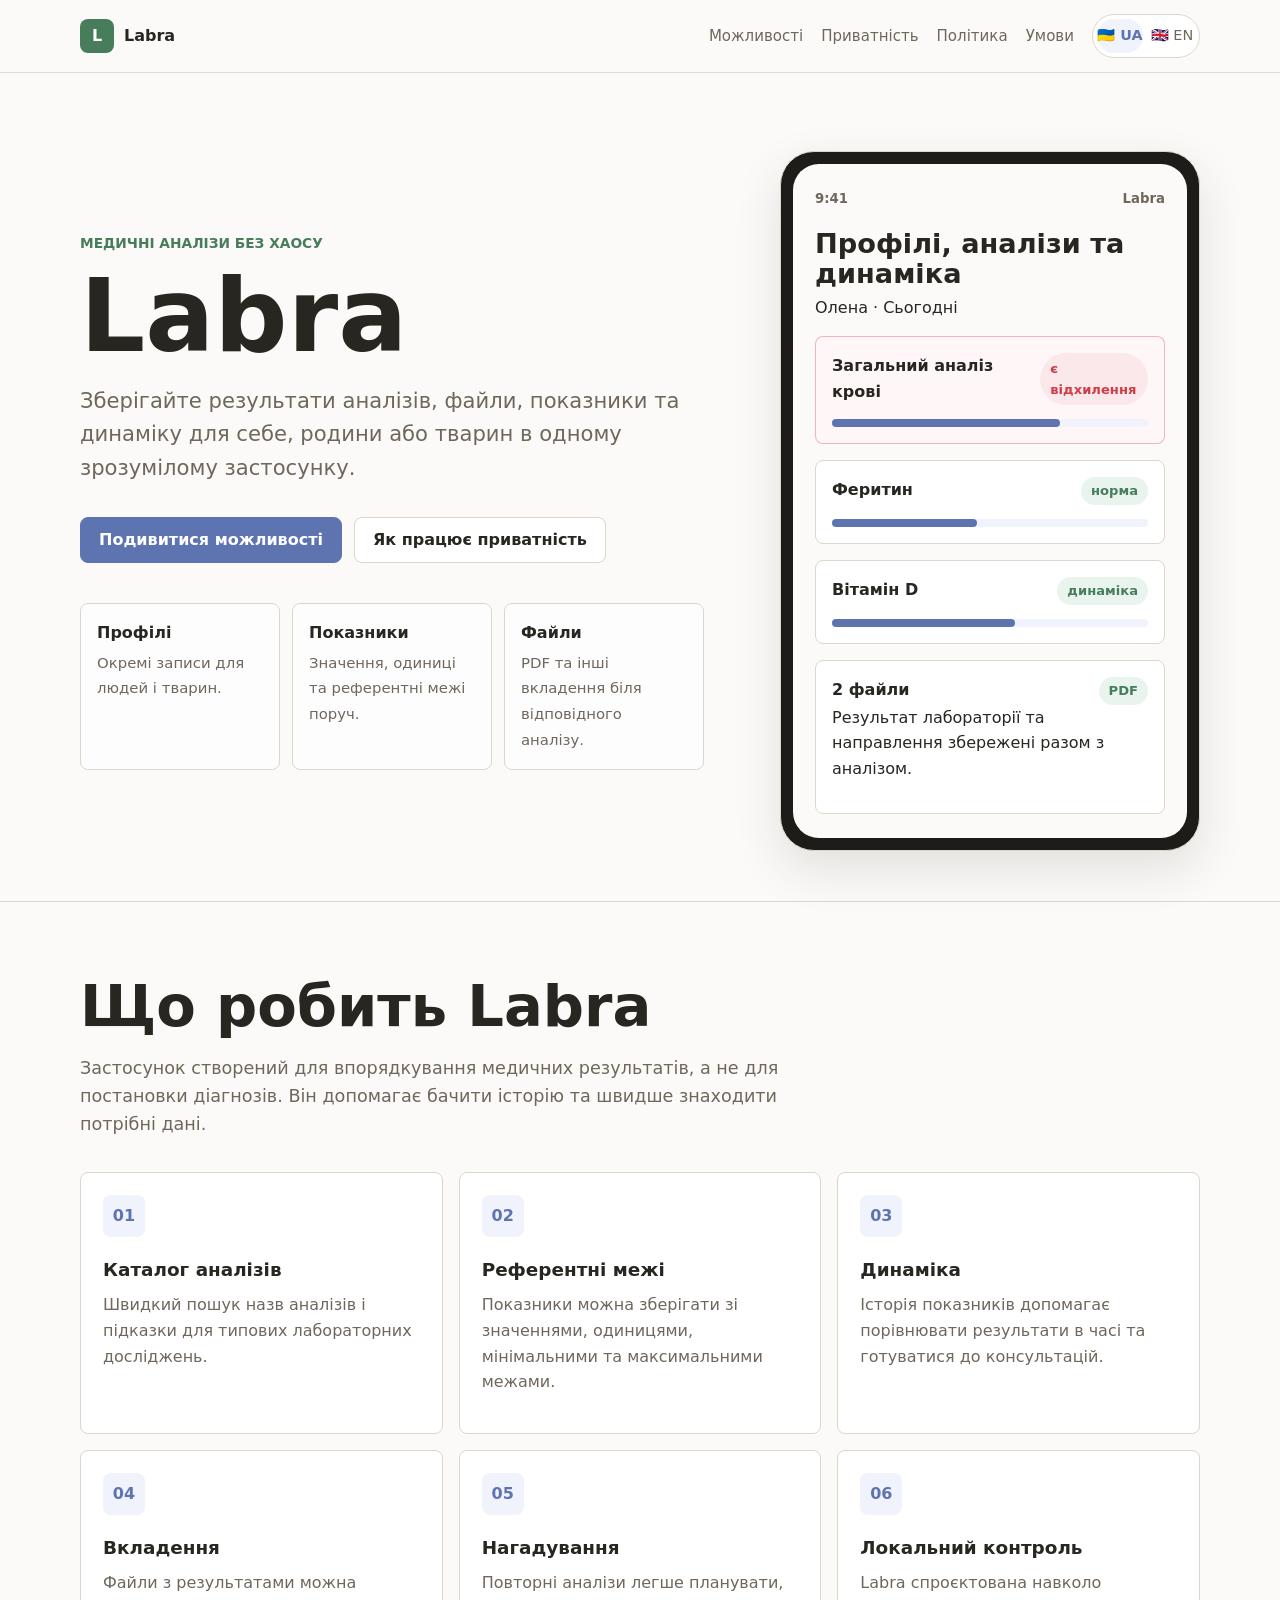
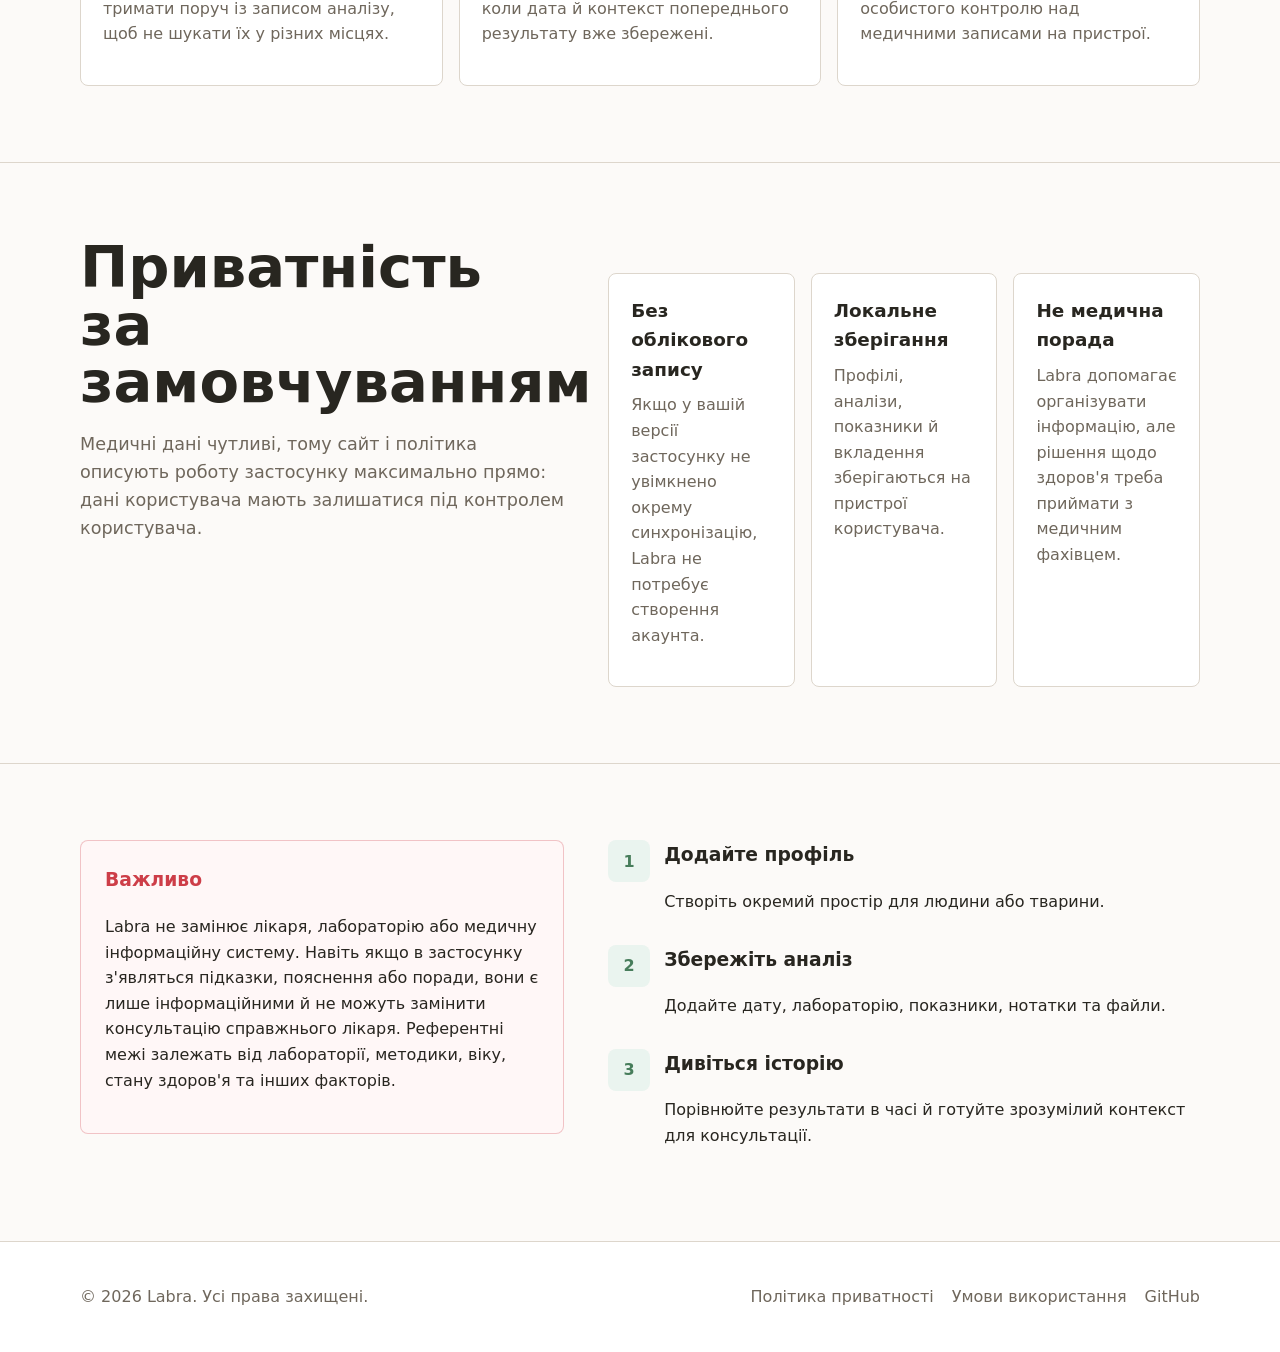
==== index.html @ d5e3f57a "Create bilingual Labra website" ====
<!doctype html>
<html lang="uk">
<head>
  <meta charset="utf-8">
  <meta name="viewport" content="width=device-width, initial-scale=1">
  <meta http-equiv="refresh" content="0; url=uk/">
  <title>Labra</title>
  <link rel="canonical" href="uk/">
</head>
<body>
  <p><a href="uk/">Перейти до української версії Labra</a></p>
</body>
</html>
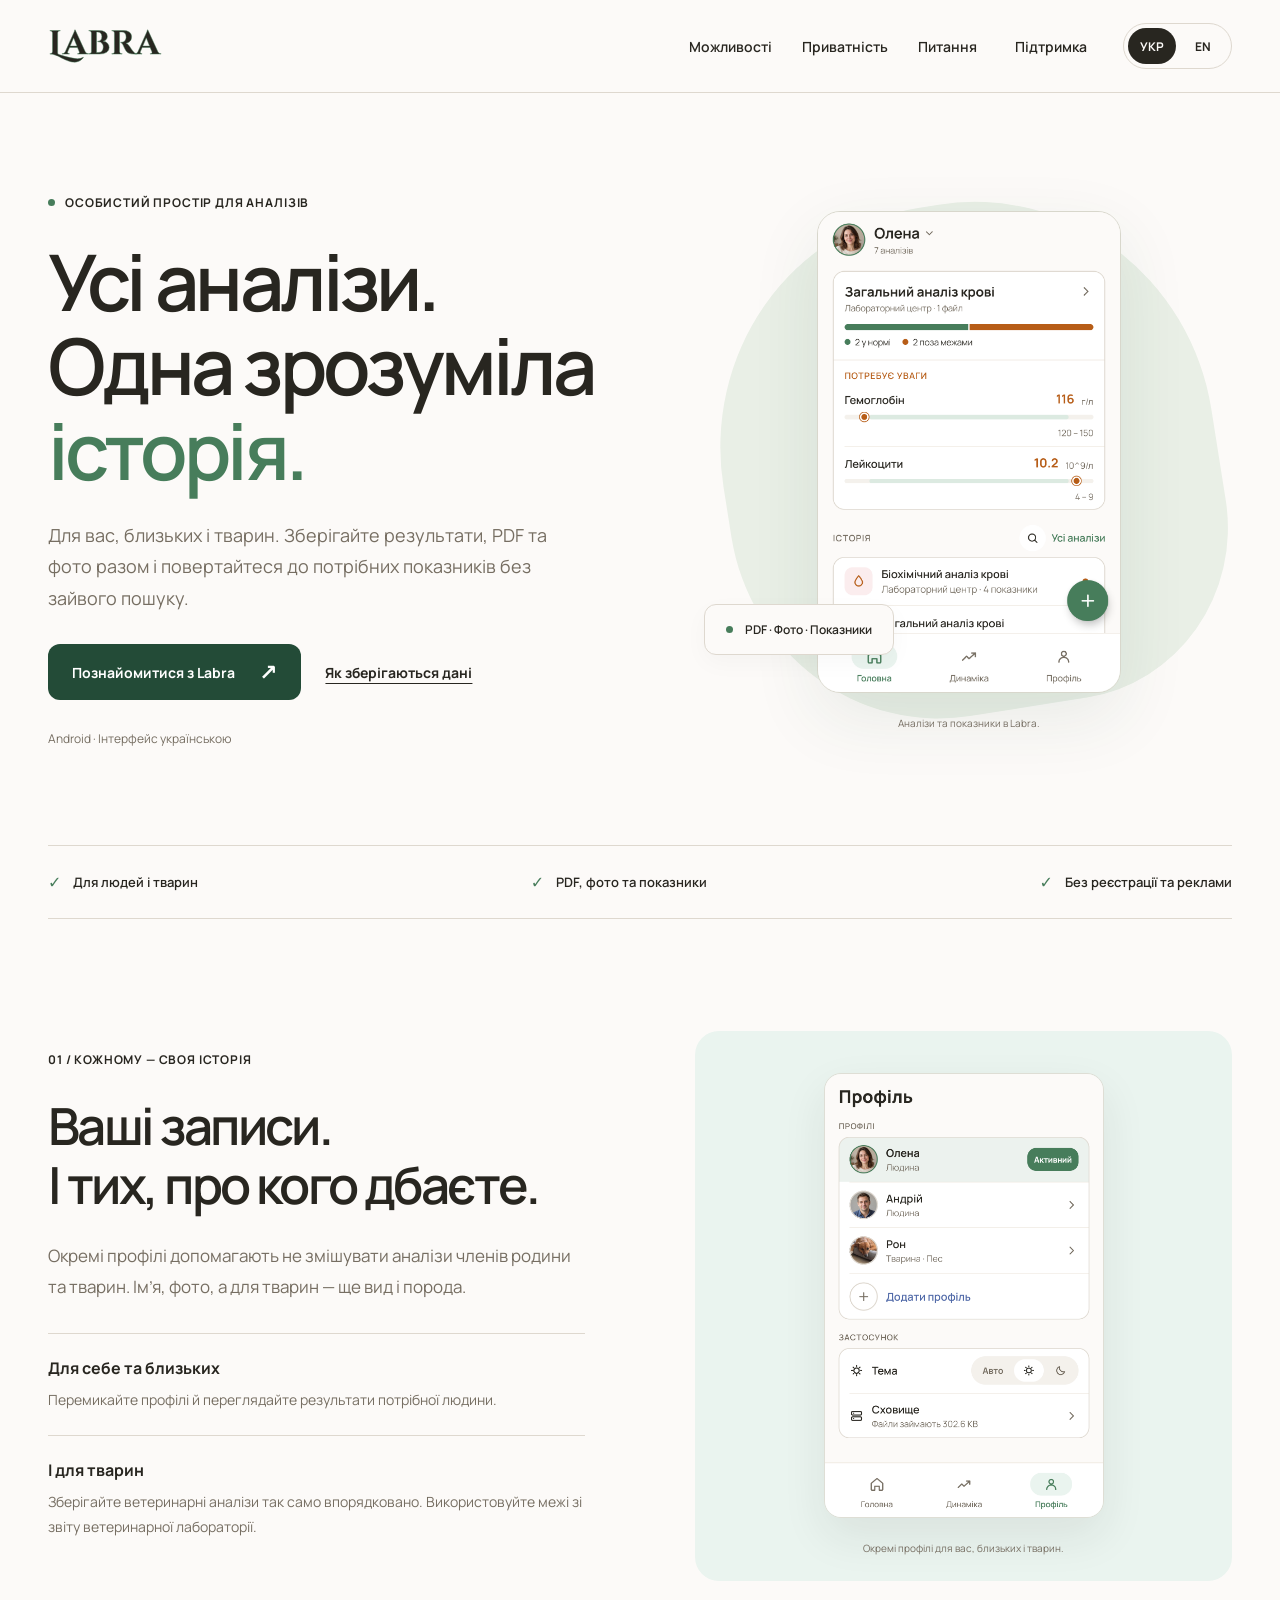
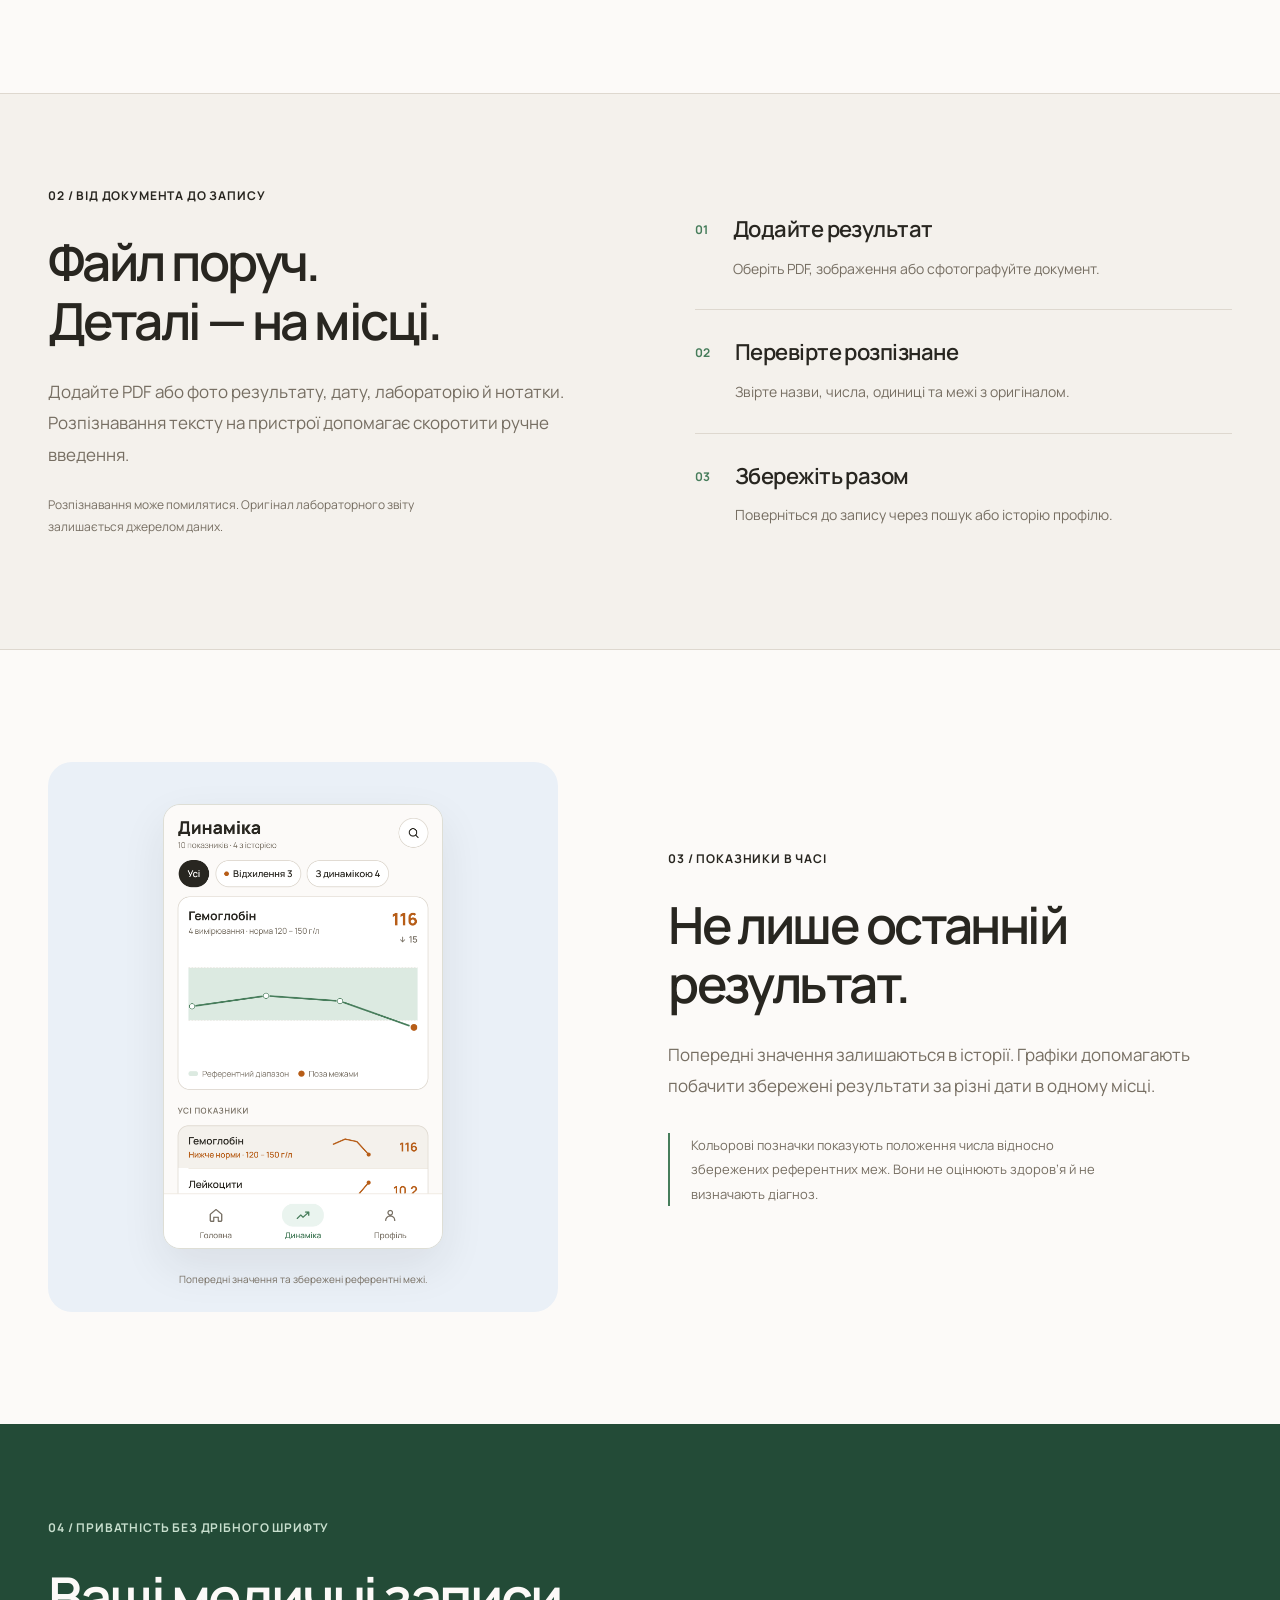
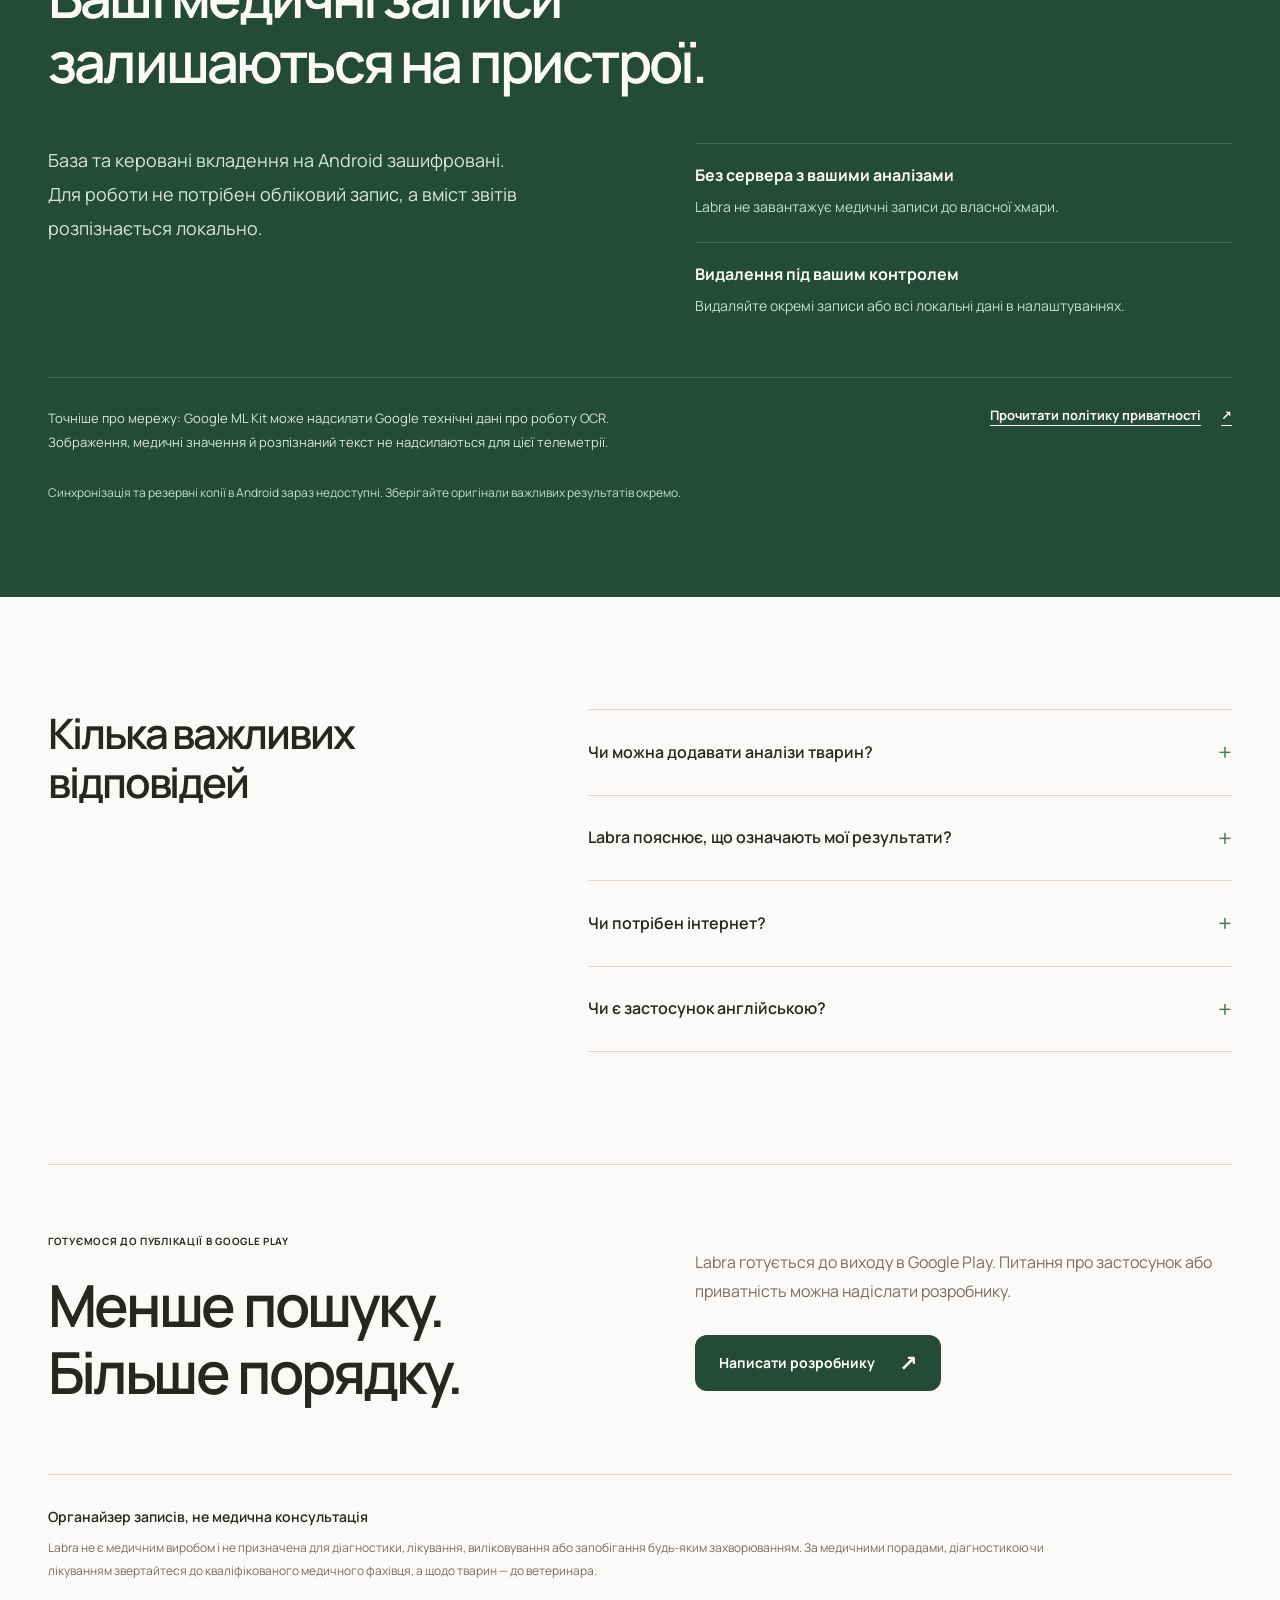
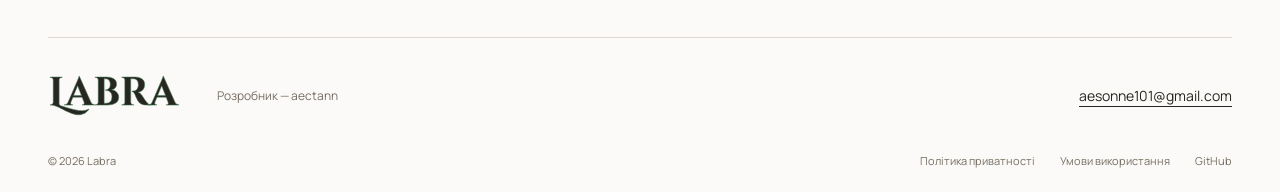
==== commit 88fbaf4b: "Refresh bilingual Labra website and privacy policy" ====
--- a/index.html
+++ b/index.html
@@ -1,13 +1,5 @@
-<!doctype html>
-<html lang="uk">
-<head>
-  <meta charset="utf-8">
-  <meta name="viewport" content="width=device-width, initial-scale=1">
-  <meta http-equiv="refresh" content="0; url=uk/">
-  <title>Labra</title>
-  <link rel="canonical" href="uk/">
-</head>
-<body>
-  <p><a href="uk/">Перейти до української версії Labra</a></p>
-</body>
-</html>
+<!doctype html>
+<html lang="uk">
+<head><base href="uk/">
+<meta charset="utf-8"><meta name="viewport" content="width=device-width, initial-scale=1"><meta name="theme-color" content="#FCFAF8"><meta name="description" content="Labra — аналізи, PDF, фото та історія показників для вас, близьких і тварин. Локальні записи, окремі профілі, без реєстрації."><title>Labra — аналізи для вас, близьких і тварин</title><link rel="canonical" href="https://aecttann.github.io/labra-site/uk/"><link rel="alternate" hreflang="uk" href="https://aecttann.github.io/labra-site/uk/"><link rel="alternate" hreflang="en" href="https://aecttann.github.io/labra-site/en/"><meta property="og:type" content="website"><meta property="og:title" content="Labra — аналізи для вас, близьких і тварин"><meta property="og:description" content="Labra — аналізи, PDF, фото та історія показників для вас, близьких і тварин. Локальні записи, окремі профілі, без реєстрації."><meta property="og:image" content="https://aecttann.github.io/labra-site/assets/social-uk.png"><meta property="og:url" content="https://aecttann.github.io/labra-site/uk/"><link rel="icon" href="../assets/icon.png"><link rel="preload" href="../assets/fonts/manrope-regular.ttf" as="font" type="font/ttf" crossorigin><link rel="stylesheet" href="../styles.css"><script src="../script.js" defer></script></head>
+<body><a class="skip" href="#main">До основного вмісту</a><header class="site-header"><nav class="nav shell" aria-label="Меню"><a class="brand" href="./" aria-label="Labra"><img src="../assets/wordmark.svg" width="115" height="37" alt="Labra"></a><button class="menu-toggle" type="button" aria-expanded="false" aria-controls="nav-links">Меню<span aria-hidden="true">＋</span></button><div class="nav-links" id="nav-links"><a href="./#features">Можливості</a><a href="privacy.html">Приватність</a><a href="./#questions">Питання</a><a class="nav-support" href="mailto:aesonne101@gmail.com">Підтримка</a></div><div class="language-switch" aria-label="Language"><a href="../uk/" lang="uk" aria-current="page">УКР</a><a href="../en/" lang="en">EN</a></div></nav></header><main id="main"><section class="hero shell"><div class="hero-copy"><p class="eyebrow"><span class="status-dot"></span>Особистий простір для аналізів</p><h1>Усі аналізи.<br>Одна зрозуміла<br><em>історія.</em></h1><p class="lead">Для вас, близьких і тварин. Зберігайте результати, PDF та фото разом і повертайтеся до потрібних показників без зайвого пошуку.</p><div class="hero-actions"><a class="button primary" href="#features">Познайомитися з Labra<span aria-hidden="true">↗</span></a><a class="text-link" href="privacy.html">Як зберігаються дані</a></div><p class="platform">Android · Інтерфейс українською</p></div><figure class="hero-visual"><div class="hero-orbit" aria-hidden="true"></div><img class="hero-screen" src="../assets/screens/dashboard.png" width="1080" height="1720" alt="Аналізи та показники в Labra." fetchpriority="high"><div class="visual-note"><span class="status-dot"></span>PDF · Фото · Показники</div><figcaption>Аналізи та показники в Labra.</figcaption></figure></section><div class="strip shell"><span><i aria-hidden="true">✓</i>Для людей і тварин</span><span><i aria-hidden="true">✓</i>PDF, фото та показники</span><span><i aria-hidden="true">✓</i>Без реєстрації та реклами</span></div><section class="section shell split-section" id="features"><div class="section-copy"><p class="eyebrow">01 / Кожному — своя історія</p><h2>Ваші записи.<br>І тих, про кого дбаєте.</h2><p class="section-lead">Окремі профілі допомагають не змішувати аналізи членів родини та тварин. Ім’я, фото, а для тварин — ще вид і порода.</p><ul class="plain-features"><li><strong>Для себе та близьких</strong><p>Перемикайте профілі й переглядайте результати потрібної людини.</p></li><li><strong>І для тварин</strong><p>Зберігайте ветеринарні аналізи так само впорядковано. Використовуйте межі зі звіту ветеринарної лабораторії.</p></li></ul></div><figure class="screen-panel mint-panel"><img src="../assets/screens/profiles.png" width="1080" height="1720" alt="Окремі профілі для вас, близьких і тварин." loading="lazy"><figcaption>Окремі профілі для вас, близьких і тварин.</figcaption></figure></section><section class="capture-section"><div class="shell capture-grid"><div><p class="eyebrow">02 / Від документа до запису</p><h2>Файл поруч.<br>Деталі — на місці.</h2><p class="section-lead">Додайте PDF або фото результату, дату, лабораторію й нотатки. Розпізнавання тексту на пристрої допомагає скоротити ручне введення.</p><p class="small-note">Розпізнавання може помилятися. Оригінал лабораторного звіту залишається джерелом даних.</p></div><ol class="steps"><li><span class="step-number">01</span><div><h3>Додайте результат</h3><p>Оберіть PDF, зображення або сфотографуйте документ.</p></div></li><li><span class="step-number">02</span><div><h3>Перевірте розпізнане</h3><p>Звірте назви, числа, одиниці та межі з оригіналом.</p></div></li><li><span class="step-number">03</span><div><h3>Збережіть разом</h3><p>Поверніться до запису через пошук або історію профілю.</p></div></li></ol></div></section><section class="section shell history-section"><figure class="screen-panel blue-panel"><img src="../assets/screens/dynamics.png" width="1080" height="1720" alt="Попередні значення та збережені референтні межі." loading="lazy"><figcaption>Попередні значення та збережені референтні межі.</figcaption></figure><div class="section-copy"><p class="eyebrow">03 / Показники в часі</p><h2>Не лише останній результат.</h2><p class="section-lead">Попередні значення залишаються в історії. Графіки допомагають побачити збережені результати за різні дати в одному місці.</p><p class="border-note">Кольорові позначки показують положення числа відносно збережених референтних меж. Вони не оцінюють здоров’я й не визначають діагноз.</p></div></section><section class="privacy-section" id="privacy"><div class="shell"><p class="eyebrow">04 / Приватність без дрібного шрифту</p><h2>Ваші медичні записи<br>залишаються на пристрої.</h2><div class="privacy-grid"><p class="privacy-lead">База та керовані вкладення на Android зашифровані. Для роботи не потрібен обліковий запис, а вміст звітів розпізнається локально.</p><ul class="plain-features"><li><strong>Без сервера з вашими аналізами</strong><p>Labra не завантажує медичні записи до власної хмари.</p></li><li><strong>Видалення під вашим контролем</strong><p>Видаляйте окремі записи або всі локальні дані в налаштуваннях.</p></li></ul></div><div class="privacy-disclosure"><p>Точніше про мережу: Google ML Kit може надсилати Google технічні дані про роботу OCR. Зображення, медичні значення й розпізнаний текст не надсилаються для цієї телеметрії.</p><a class="text-link" href="privacy.html">Прочитати політику приватності<span aria-hidden="true">↗</span></a></div><p class="backup-note">Синхронізація та резервні копії в Android зараз недоступні. Зберігайте оригінали важливих результатів окремо.</p></div></section><section class="section shell faq-section" id="questions"><h2>Кілька важливих відповідей</h2><div class="faq-list"><details><summary>Чи можна додавати аналізи тварин?<span aria-hidden="true">+</span></summary><p>Так. У Labra є окремий тип профілю для тварини з видом і породою. Додавайте ветеринарні результати, файли та показники до її профілю. Межі з людських аналізів не слід застосовувати до тварин.</p></details><details><summary>Labra пояснює, що означають мої результати?<span aria-hidden="true">+</span></summary><p>Застосунок зберігає й упорядковує дані, показує їхню історію та порівняння зі збереженими межами. Він не надає консультацій, не встановлює діагнозів і не рекомендує лікування. Зверніться до лікаря або ветеринара.</p></details><details><summary>Чи потрібен інтернет?<span aria-hidden="true">+</span></summary><p>Основні записи та OCR працюють на пристрої. SDK розпізнавання може звертатися до мережі для технічних цілей; деталі описані в політиці. Відкриття сайту та надсилання звернення також потребують мережі.</p></details><details><summary>Чи є застосунок англійською?<span aria-hidden="true">+</span></summary><p>Зараз інтерфейс Labra українською. Сайт і політика доступні українською та англійською. Англійська версія сайту не означає англомовного інтерфейсу застосунку.</p></details></div></section><section class="closing shell" id="release"><div><p class="eyebrow">Готуємося до публікації в Google Play</p><h2>Менше пошуку.<br>Більше порядку.</h2></div><div><p class="section-lead">Labra готується до виходу в Google Play. Питання про застосунок або приватність можна надіслати розробнику.</p><a class="button primary" href="mailto:aesonne101@gmail.com">Написати розробнику<span aria-hidden="true">↗</span></a></div></section><aside class="medical-note shell"><h2>Органайзер записів, не медична консультація</h2><p>Labra не є медичним виробом і не призначена для діагностики, лікування, виліковування або запобігання будь-яким захворюванням. За медичними порадами, діагностикою чи лікуванням звертайтеся до кваліфікованого медичного фахівця, а щодо тварин — до ветеринара.</p></aside></main><footer class="footer shell"><div class="footer-top"><a class="brand" href="./"><img src="../assets/wordmark.svg" width="133" height="43" alt="Labra"></a><p>Розробник — aectann</p><a href="mailto:aesonne101@gmail.com">aesonne101@gmail.com</a></div><div class="footer-bottom"><span>© 2026 Labra</span><div><a href="privacy.html">Політика приватності</a><a href="terms.html">Умови використання</a><a href="https://github.com/Aecttann/labra-site">GitHub</a></div></div></footer></body></html>
--- a/styles.css
+++ b/styles.css
@@ -0,0 +1,7 @@
+@font-face{font-family:Manrope;src:url('assets/fonts/manrope-regular.ttf') format('truetype');font-weight:400;font-display:swap}@font-face{font-family:Manrope;src:url('assets/fonts/manrope-medium.ttf') format('truetype');font-weight:500;font-display:swap}@font-face{font-family:Manrope;src:url('assets/fonts/manrope-semibold.ttf') format('truetype');font-weight:600;font-display:swap}@font-face{font-family:Manrope;src:url('assets/fonts/manrope-bold.ttf') format('truetype');font-weight:700;font-display:swap}
+:root{--paper:#fcfaf8;--ink:#282620;--muted:#766e62;--green:#477d5b;--green-dark:#234b37;--mint:#eaf4ef;--blue:#5069a8;--border:#ded8cf;--soft:#f4f1ec;--white:#fff;--radius:24px;color-scheme:light;font-family:Manrope,system-ui,sans-serif;color:var(--ink);background:var(--paper);font-synthesis:none}*{box-sizing:border-box}body{margin:0}a{color:inherit;text-underline-offset:5px}button{font:inherit}img{display:block;max-width:100%;height:auto}figure{margin:0}p{margin:0 0 20px;line-height:1.75}h1,h2,h3{margin:0;font-weight:600;letter-spacing:-.05em}h1{font-size:clamp(54px,6.1vw,84px);line-height:1.08}h2{font-size:clamp(36px,4vw,56px);line-height:1.16}h3{font-size:22px;line-height:1.35;letter-spacing:-.025em}em{font-style:normal;color:var(--green)}a,button,summary{touch-action:manipulation}a:focus-visible,button:focus-visible,summary:focus-visible{outline:3px solid var(--blue);outline-offset:6px;border-radius:4px}::selection{background:#dceae1}.shell{width:min(1224px,calc(100% - 96px));margin-inline:auto}.skip{position:absolute;top:-100px;left:20px;z-index:100;background:var(--ink);color:white;padding:16px}.skip:focus{top:12px}.site-header{border-bottom:1px solid var(--border);background:var(--paper)}.nav{height:92px;display:flex;align-items:center;gap:36px}.brand{flex-shrink:0;display:inline-flex;text-decoration:none}.nav-links{display:flex;gap:30px;align-items:center;margin-left:auto}.nav-links a{font-size:14px;font-weight:600;text-decoration:none;min-height:44px;display:flex;align-items:center}.nav-links a:hover,.footer a:hover{color:var(--green)}.nav-support{margin-left:8px}.language-switch{display:flex;padding:4px;border:1px solid var(--border);border-radius:50px;gap:3px;flex-shrink:0}.language-switch a{display:flex;align-items:center;justify-content:center;text-decoration:none;min-width:48px;min-height:36px;font-size:12px;font-weight:700;border-radius:40px}.language-switch [aria-current]{background:var(--ink);color:var(--paper)}.menu-toggle{display:none}.hero{display:grid;grid-template-columns:1.06fr .94fr;align-items:center;gap:64px;padding-top:72px;padding-bottom:68px}.eyebrow{font-size:12px;letter-spacing:.07em;line-height:1.6;text-transform:uppercase;font-weight:700;margin-bottom:27px;display:flex;align-items:center;gap:10px}.status-dot{width:7px;height:7px;border-radius:50%;background:var(--green);flex-shrink:0;display:inline-block}.hero h1{margin-bottom:28px}.lead{font-size:18px;color:var(--muted);line-height:1.75;max-width:500px}.hero-actions{display:flex;align-items:center;gap:24px;flex-wrap:wrap;margin-top:30px}.button{min-height:56px;display:inline-flex;align-items:center;justify-content:center;gap:24px;padding:16px 24px;font-size:14px;font-weight:700;text-decoration:none;border-radius:12px;transition:background-color .16s ease,transform .16s ease}.primary{background:var(--green-dark);color:var(--white)}.primary:hover{background:#326048;transform:translateY(-2px)}.button span{font-size:22px;line-height:1}.text-link{font-size:14px;font-weight:700;display:inline-flex;align-items:center;gap:20px}.platform{font-size:12px;color:var(--muted);margin-top:28px;margin-bottom:0}.hero-visual{position:relative;isolation:isolate;display:flex;align-items:center;flex-direction:column;min-height:612px;justify-content:center}.hero-orbit{position:absolute;background:#e9efe6;inset:38px 16px 64px;border-radius:48% 48% 34% 42%;transform:rotate(-9deg);z-index:-1}.hero-screen{width:304px;border-radius:23px;border:1px solid #d8d7cc;box-shadow:0 24px 70px #234b3717}.hero-visual figcaption{font-size:10px;color:var(--muted);text-align:center;max-width:300px;margin-top:22px;line-height:1.6}.visual-note{position:absolute;bottom:122px;left:-2px;background:var(--paper);border:1px solid var(--border);padding:16px 21px;border-radius:12px;font-weight:600;font-size:12px;display:flex;align-items:center;gap:12px;box-shadow:0 8px 24px #28262008}.strip{display:flex;justify-content:space-between;gap:24px;border-block:1px solid var(--border);padding-block:25px}.strip span{display:flex;gap:12px;align-items:center;font-size:13px;font-weight:600}.strip i{font-style:normal;color:var(--green);font-size:16px}.section{padding-block:112px}.split-section,.history-section{display:grid;grid-template-columns:1fr 1fr;gap:110px;align-items:center}.section-copy h2{margin-bottom:25px}.section-lead{font-size:17px;color:var(--muted);line-height:1.85;max-width:540px}.plain-features{list-style:none;margin:30px 0 0;padding:0}.plain-features li{border-top:1px solid var(--border);padding:23px 0}.plain-features strong{font-size:16px;font-weight:700}.plain-features p{font-size:14px;margin:9px 0 0;color:var(--muted)}.screen-panel{padding:42px 30px 24px;display:flex;flex-direction:column;align-items:center;border-radius:var(--radius)}.mint-panel{background:var(--mint)}.blue-panel{background:#eaf0f7}.screen-panel img{width:280px;border-radius:17px;box-shadow:0 18px 45px #28262015;border:1px solid #deded5}.screen-panel figcaption{max-width:330px;text-align:center;font-size:10px;color:var(--muted);line-height:1.7;margin-top:22px}.capture-section{background:var(--soft);border-block:1px solid var(--border);padding-block:92px}.capture-grid{display:grid;grid-template-columns:1fr 1fr;gap:110px;align-items:center}.capture-grid h2{margin-bottom:25px}.small-note{font-size:12px;line-height:1.8;color:var(--muted);max-width:400px;margin-top:24px}.steps{list-style:none;padding:0;margin:0}.steps li{display:flex;gap:25px;padding:28px 0;border-bottom:1px solid var(--border)}.steps li:first-child{padding-top:0}.steps li:last-child{border-bottom:0;padding-bottom:0}.step-number{font-size:12px;font-weight:700;color:var(--green);padding-top:6px}.steps p{font-size:14px;color:var(--muted);margin:12px 0 0}.history-section{grid-template-columns:.95fr 1.05fr}.history-section .screen-panel{order:0}.border-note{font-size:13px;line-height:1.85;color:var(--muted);padding-left:21px;border-left:2px solid var(--green);margin-top:32px;max-width:460px}.privacy-section{background:var(--green-dark);color:var(--paper);padding-block:94px}.privacy-section .eyebrow{color:#c7decd}.privacy-section h2{max-width:900px;font-size:clamp(36px,4.4vw,60px)}.privacy-grid{display:grid;grid-template-columns:1fr 1fr;gap:110px;margin-top:48px}.privacy-lead{font-size:18px;line-height:1.9;max-width:475px;color:#dae7dc}.privacy-section .plain-features{margin-top:0}.privacy-section .plain-features li{border-color:#ffffff26;padding-top:20px}.privacy-section .plain-features p{color:#c7decd}.privacy-disclosure{margin-top:35px;padding-top:28px;border-top:1px solid #ffffff26;display:grid;grid-template-columns:1.4fr 1fr;gap:90px;align-items:start}.privacy-disclosure p{font-size:13px;line-height:1.85;color:#dae7dc;margin:0}.privacy-disclosure a{justify-self:end;font-size:13px}.backup-note{margin-top:28px;margin-bottom:0;color:#c7decd;font-size:12px;line-height:1.8;max-width:780px}.faq-section{display:grid;grid-template-columns:.8fr 1.2fr;gap:110px}.faq-section h2{font-size:42px}.faq-list details{border-bottom:1px solid var(--border)}.faq-list details:first-child{border-top:1px solid var(--border)}summary{cursor:pointer;list-style:none;display:flex;align-items:center;justify-content:space-between;gap:22px;font-size:16px;font-weight:600;padding-block:23px;line-height:1.6}summary::-webkit-details-marker{display:none}summary span{font-size:24px;font-weight:400;color:var(--green)}details[open] summary span{transform:rotate(45deg)}details p{font-size:14px;color:var(--muted);margin:0 35px 25px 0}.closing{padding-block:68px;border-top:1px solid var(--border);display:grid;grid-template-columns:1fr 1fr;gap:110px;align-items:center}.closing .eyebrow{font-size:10px;margin-bottom:22px}.closing h2{font-size:58px}.closing .section-lead{font-size:16px}.closing .button{margin-top:8px}.medical-note{padding-top:34px;padding-bottom:55px;border-top:1px solid var(--border)}.medical-note h2{font-size:14px;letter-spacing:0;margin-bottom:12px}.medical-note p{font-size:12px;color:var(--muted);max-width:1000px;line-height:1.9;margin:0}.footer{padding-block:36px 24px;border-top:1px solid var(--border)}.footer-top{display:flex;align-items:center;gap:36px}.footer-top p{margin:0;font-size:12px;color:var(--muted)}.footer-top>a:last-child{margin-left:auto;font-size:14px}.footer-bottom{display:flex;align-items:center;justify-content:space-between;margin-top:36px;font-size:11px;color:var(--muted);gap:25px}.footer-bottom div{display:flex;flex-wrap:wrap;gap:25px}.footer-bottom a{text-decoration:none}.legal-main{padding-block:72px 100px}.legal-heading{max-width:840px;margin-bottom:65px}.legal-heading h1{font-size:60px;line-height:1.15;margin-bottom:24px}.legal-heading .eyebrow{font-size:11px;margin-bottom:22px}.legal-heading .section-lead{max-width:100%}.legal-summary{margin-top:30px;background:var(--mint);border-radius:16px;padding:25px 30px;font-size:14px}.legal-summary strong{font-weight:700}.legal-summary p{margin:12px 0 0;font-size:14px;line-height:1.9}.legal-layout{display:grid;grid-template-columns:245px minmax(0,1fr);gap:75px;align-items:start}.legal-toc{position:sticky;top:24px;display:flex;flex-direction:column;gap:12px}.legal-toc p{font-size:11px;font-weight:700;text-transform:uppercase;letter-spacing:.06em;margin-bottom:6px}.legal-toc a{font-size:12px;text-decoration:none;color:var(--muted);line-height:1.6;padding:4px 0}.legal-toc a:hover{color:var(--green)}.legal-section{margin-bottom:38px;scroll-margin-top:30px}.legal-section h2{font-size:25px;letter-spacing:-.025em;line-height:1.5;display:flex;gap:18px;align-items:baseline;margin-bottom:16px}.legal-section h2 span{font-size:11px;color:var(--green);letter-spacing:0;min-width:20px}.legal-section p{font-size:15px;line-height:2;color:#5c574e}.legal-section a{color:var(--green-dark);overflow-wrap:anywhere}.back-home{margin-top:20px}
+@media(min-width:1500px){.hero{padding-block:95px}.hero-visual{min-height:650px}.hero-screen{width:328px}}
+@media(max-width:1100px){.shell{width:calc(100% - 64px)}.nav{gap:22px}.nav-links{gap:22px}.hero{gap:30px;padding-top:55px}.hero h1{font-size:64px}.hero-screen{width:274px}.hero-visual{min-height:560px}.hero-orbit{inset:45px 16px 65px}.visual-note{left:-5px;font-size:10px;padding:12px 14px}.hero-actions{gap:20px}.hero-actions .text-link{font-size:12px}.split-section,.history-section,.capture-grid,.privacy-grid,.faq-section,.closing{gap:60px}.section{padding-block:85px}.screen-panel{padding:32px 24px 24px}.screen-panel img{width:255px}.privacy-disclosure{gap:40px}.legal-layout{grid-template-columns:210px 1fr;gap:45px}}
+@media(max-width:800px){.shell{width:calc(100% - 40px)}.nav{height:76px;gap:16px;position:relative}.brand img{width:96px;height:auto}.nav-links{gap:16px}.nav-links a{font-size:12px}.nav-support{margin-left:0}.language-switch a{min-width:39px;min-height:32px;font-size:10px}.hero h1{font-size:54px}.hero{gap:24px}.hero-visual{min-height:460px}.hero-screen{width:230px}.hero-orbit{inset:25px 16px 65px}.hero-visual figcaption{font-size:9px}.lead{font-size:15px}.hero .eyebrow{font-size:10px}.button{font-size:12px;padding-inline:18px;min-height:52px}.visual-note{bottom:95px;left:-16px;gap:7px;padding:10px}.strip{gap:15px}.strip span{font-size:11px;gap:8px}.strip i{font-size:13px}.split-section,.history-section,.capture-grid,.privacy-grid,.closing{gap:35px}.section-lead{font-size:15px}.plain-features strong{font-size:14px}.plain-features p{font-size:12px}.screen-panel img{width:220px}.screen-panel{padding:28px 18px 22px}.screen-panel figcaption{font-size:9px}.steps h3{font-size:20px}.steps p{font-size:12px}.steps li{gap:18px}.privacy-lead{font-size:16px}.privacy-disclosure{grid-template-columns:1fr}.privacy-disclosure a{justify-self:start}.faq-section{grid-template-columns:1fr;gap:40px}.faq-section h2{font-size:36px}.closing h2{font-size:44px}.closing .section-lead{font-size:14px}.legal-heading h1{font-size:48px}.legal-layout{grid-template-columns:170px 1fr;gap:32px}.legal-toc a{font-size:11px}.legal-section h2{font-size:22px}.legal-section p{font-size:14px}.footer-top{gap:20px}}
+@media(max-width:620px){.shell{width:calc(100% - 40px)}.nav{height:auto;min-height:76px;flex-wrap:wrap;justify-content:space-between;gap:14px;padding-block:16px}.language-switch{order:1;margin-left:auto}.nav-links{order:3;width:100%;flex-wrap:wrap;margin-left:0;gap:18px}.nav-links a{font-size:14px}.js .menu-toggle{display:flex;order:2;min-height:40px;align-items:center;gap:14px;border:1px solid var(--border);background:transparent;border-radius:8px;padding:7px 12px;font-size:11px;font-weight:600}.menu-toggle span{font-size:17px}.js .nav-links{display:none;flex-direction:column;align-items:stretch;gap:0;padding-top:8px;border-top:1px solid var(--border)}.js .nav-links[data-open=true]{display:flex}.nav-links a{padding:8px 0}.hero{grid-template-columns:1fr;padding-top:46px;padding-bottom:40px;gap:30px}.hero h1{font-size:clamp(48px,12.8vw,67px);max-width:430px}.hero .eyebrow{font-size:9px;margin-bottom:22px}.hero h1{margin-bottom:23px}.lead{font-size:16px;line-height:1.8;max-width:460px}.hero-actions{gap:20px;margin-top:25px}.hero-actions .text-link{font-size:12px}.button{font-size:12px}.platform{font-size:10px;margin-top:23px}.hero-visual{min-height:0;padding:14px 0 0}.hero-screen{width:258px;border-radius:20px}.hero-orbit{inset:40px 12px 67px;border-radius:45% 45% 35% 35%;transform:rotate(-7deg)}.visual-note{left:0;bottom:95px;font-size:10px;padding:13px 15px}.hero-visual figcaption{font-size:9px;margin-top:20px}.strip{justify-content:flex-start;gap:14px;flex-direction:column;padding-block:24px}.strip span{font-size:12px;gap:10px}.section{padding-block:66px}.split-section,.history-section,.capture-grid,.privacy-grid,.closing{grid-template-columns:1fr;gap:35px}h2{font-size:37px}.eyebrow{font-size:9px;margin-bottom:22px}.section-copy h2{margin-bottom:22px}.section-lead{font-size:15px}.plain-features{margin-top:24px}.plain-features li{padding:20px 0}.plain-features strong{font-size:15px}.plain-features p{font-size:13px}.screen-panel{padding:32px 25px 24px}.screen-panel img{width:254px}.screen-panel figcaption{font-size:9px;margin-top:20px}.capture-section{padding-block:62px}.capture-grid h2{margin-bottom:20px}.small-note{font-size:11px;margin-bottom:0}.steps li{padding:24px 0;gap:24px}.steps h3{font-size:20px}.steps p{font-size:13px}.history-section .screen-panel{order:1}.history-section .section-copy{order:0}.border-note{font-size:12px;margin-bottom:0}.privacy-section{padding-block:62px}.privacy-section h2{font-size:36px}.privacy-grid{gap:22px;margin-top:30px}.privacy-lead{font-size:15px;line-height:1.9;margin-bottom:0}.privacy-disclosure{margin-top:15px;gap:23px}.privacy-disclosure p{font-size:12px}.privacy-disclosure a{font-size:12px}.backup-note{font-size:11px}.faq-section{gap:30px}.faq-section h2{font-size:35px;max-width:300px}summary{font-size:14px;padding-block:21px}details p{font-size:13px;line-height:1.9;margin-right:8px}.closing{padding-block:50px;gap:25px}.closing .eyebrow{font-size:9px}.closing h2{font-size:44px}.closing .section-lead{font-size:14px}.medical-note{padding-block:28px 38px}.medical-note h2{font-size:12px;line-height:1.7}.medical-note p{font-size:11px}.footer{padding-top:28px}.footer-top{flex-wrap:wrap;gap:20px}.footer-top p{margin-left:auto;font-size:10px}.footer-top>a:last-child{margin-left:0;flex-basis:100%;font-size:13px}.footer-bottom{align-items:flex-start;flex-direction:column;gap:20px;margin-top:26px;font-size:10px}.footer-bottom div{gap:18px}.legal-main{padding-block:42px 65px}.legal-heading{margin-bottom:35px}.legal-heading h1{font-size:42px;overflow-wrap:anywhere}.legal-heading .eyebrow{font-size:9px}.legal-summary{padding:22px;margin-top:25px}.legal-summary strong{font-size:13px}.legal-summary p{font-size:13px}.legal-layout{grid-template-columns:1fr;gap:35px}.legal-toc{position:static;padding-bottom:25px;border-bottom:1px solid var(--border);gap:7px}.legal-toc a{font-size:12px}.legal-toc p{font-size:10px}.legal-section{margin-bottom:30px}.legal-section h2{font-size:22px;gap:12px;line-height:1.5}.legal-section h2 span{font-size:10px;min-width:17px}.legal-section p{font-size:14px;line-height:1.95}}
+@media(prefers-reduced-motion:reduce){*,*::before,*::after{scroll-behavior:auto!important;transition:none!important;animation:none!important}.primary:hover{transform:none}}
